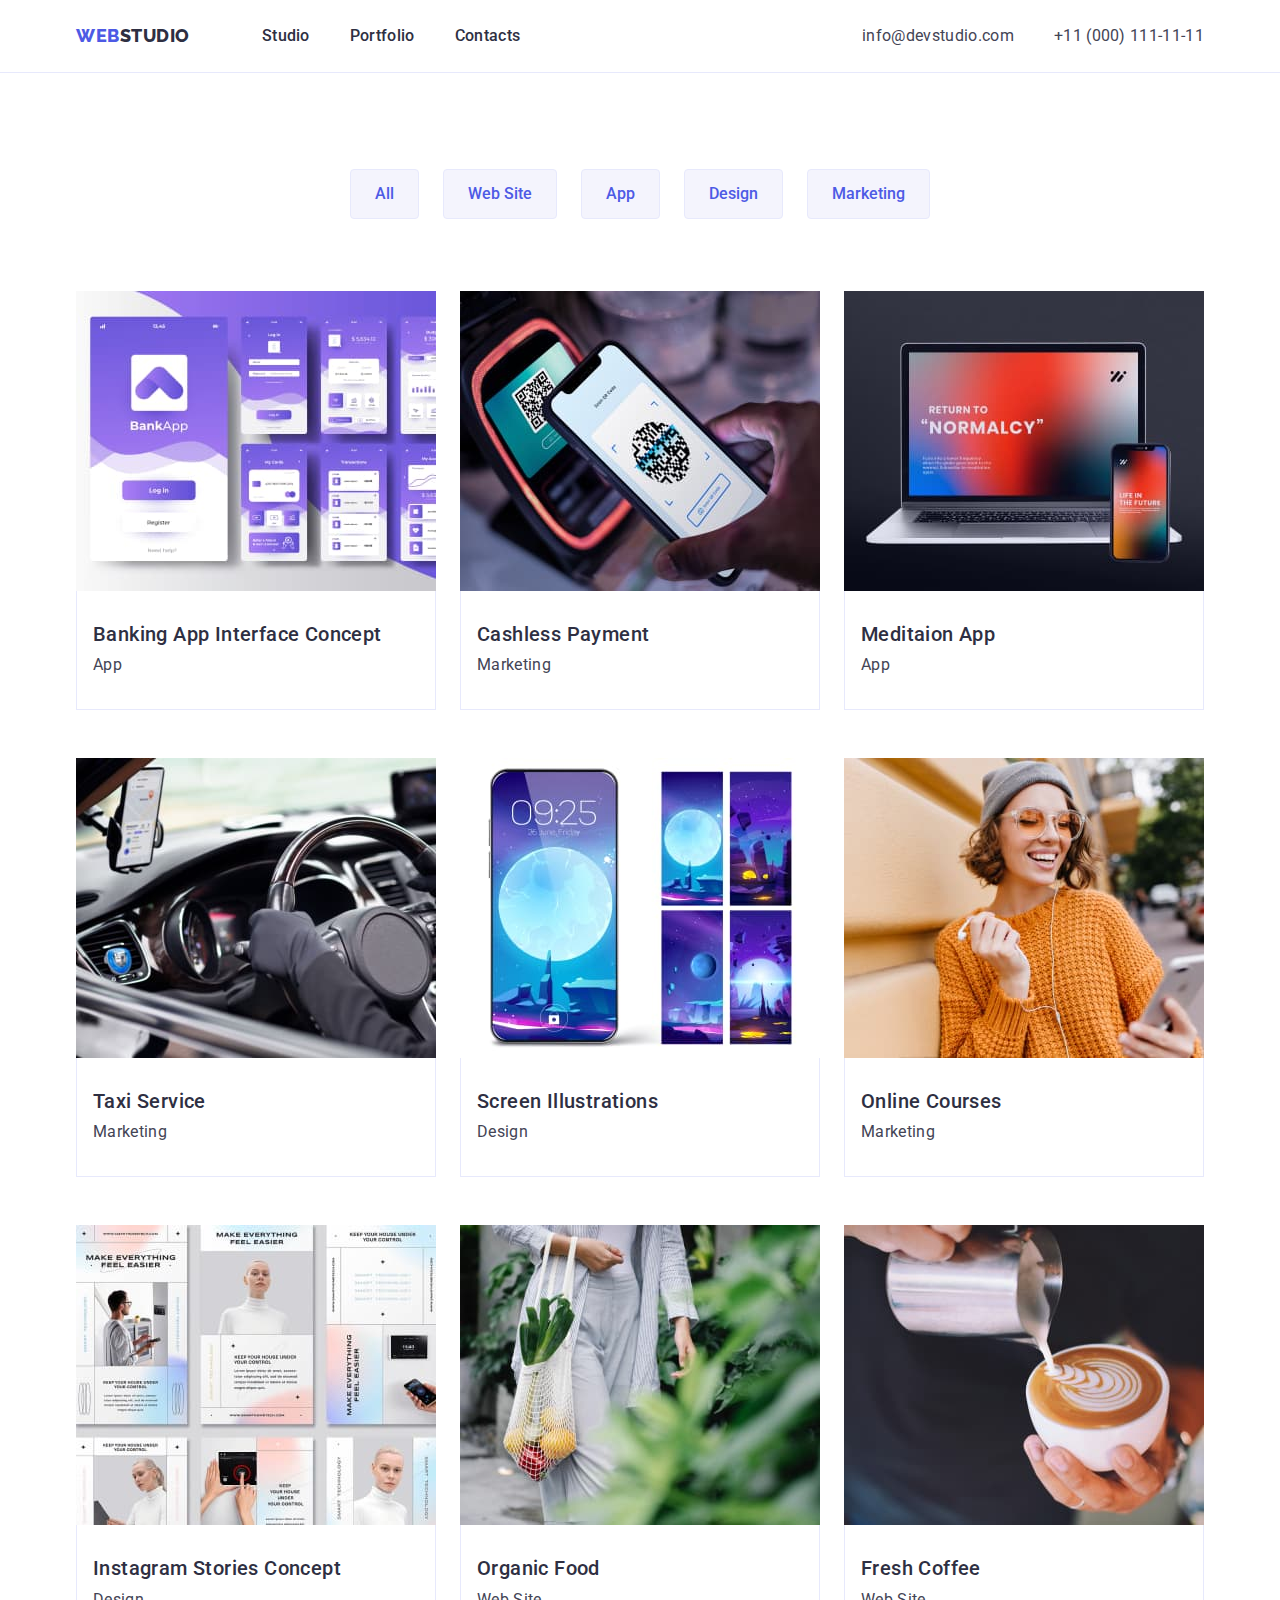
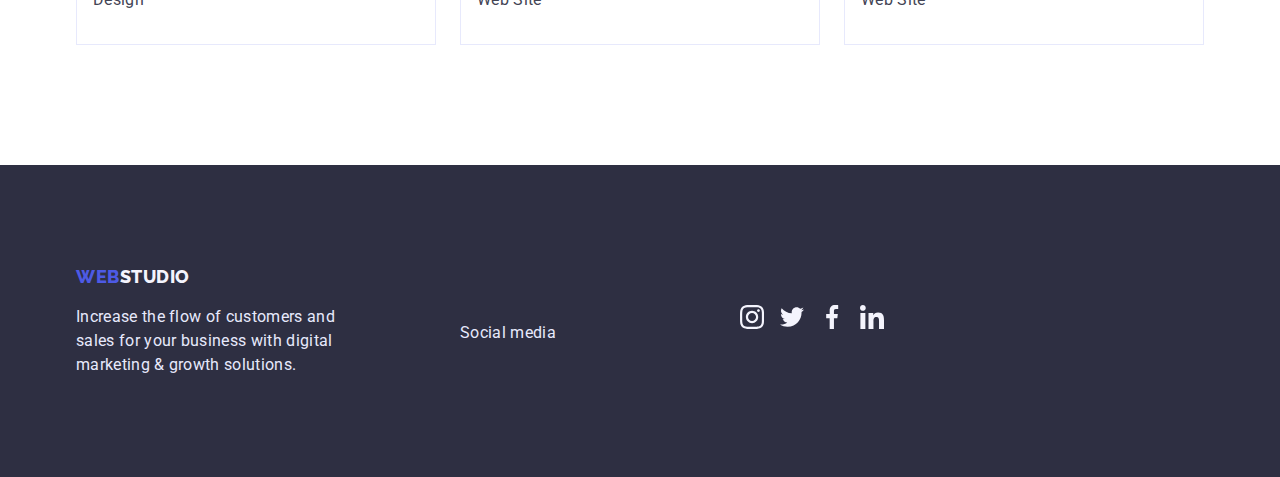
==== portfolio.html @ 179d937f "new" ====
<!DOCTYPE html>
<html lang="en">

<head>
    <meta charset="UTF-8">
    <title>index</title>
    <meta http-equiv="X-UA-Compatible" content="IE=edge">
    <link rel="preconnect" href="https://fonts.gstatic.com">
    <link rel="preconnect" href="https://fonts.googleapis.com">
    <link rel="preconnect" href="https://fonts.gstatic.com" crossorigin>
    <link href="https://fonts.googleapis.com/css2?family=Raleway:wght@800&family=Roboto:wght@400;500;700&display=swap" rel="stylesheet">
    <link rel="stylesheet" href="node_modules/modern-normalize/modern-normalize.css">
    <link href="./css/styles.css" rel="stylesheet">
</head>

<header class="header">
    <div class="container">
        <div class="header-wrap">
            <a class="header-logo" href="index.html">
                <span class="header-text-web">WEB</span>STUDIO
            </a>
            <nav class="header-main-block">
                <ul class="menu-list">
                    <li class="header-element"><a class="header-menu" href="index.html">Studio</a></li>
                    <li class="header-element"><a class="header-menu" href="portfolio.html">Portfolio</a></li>
                    <li class="header-element"><a class="header-menu" href="/">Contacts</a></li>
                </ul>
            </nav>
            <ul class="contacts-list">
                <li><a class="contacts" href="mailto:info@devstudio.com">info@devstudio.com</a></li>
                <li><a class="contacts" href="tel:+110001111111">+11 (000) 111-11-11</a></li>
            </ul>
        </div>
    </div>
</header>

<main>
    <section class="section-portfolio">
        <div class="container">
            <h1 class="visually-hidden">Portfolio</h1>
            <ul class="portfolio-list">
                <li class="button-item"><button class="button-filter" type="button">All</button></li>
                <li class="button-item"><button class="button-filter" type="button">Web Site</button></li>
                <li class="button-item"><button class="button-filter" type="button">App</button></li>
                <li class="button-item"><button class="button-filter" type="button">Design</button></li>
                <li class="button-item"><button class="button-filter" type="button">Marketing</button></li>
            </ul>

            <ul class="portfolio-item">
                <li class="portfloio-photo">
                    <a href="/">
                        <img src="./images/bankapp.jpg" alt="Banking App Interface Concept" width="360" height="300" />
                        <div class="portfolio-block">
                            <h3 class="portfolio-title">Banking App Interface Concept</h3>
                            <p class="portfolio-text">App</p>
                            </>
                    </a>
                </li>
                <li class="portfloio-photo">
                    <a href="/">
                        <img src="./images/qr-payment.jpg" alt="Cashless Payment" width="360" height="300" />
                        <div class="portfolio-block">
                            <h3 class="portfolio-title">Cashless Payment</h3>
                            <p class="portfolio-text">Marketing</p>
                        </div>
                    </a>
                </li>
                <li class="portfloio-photo">
                    <a href="/">
                        <img src="./images/notebook.jpg" alt="Meditaion App" width="360" height="300" />
                        <div class="portfolio-block">
                            <h3 class="portfolio-title">Meditaion App</h3>
                            <p class="portfolio-text">App</p>
                        </div>
                    </a>
                </li>
                <li class="portfloio-photo">
                    <a href="/">
                        <img src="./images/taxi.jpg" alt="Taxi Service" width="360" height="300" />
                        <div class="portfolio-block">
                            <h3 class="portfolio-title">Taxi Service</h3>
                            <p class="portfolio-text">Marketing</p>
                        </div>
                    </a>
                </li>
                <li class="portfloio-photo">
                    <a href="/">
                        <img src="./images/wallpapers.jpg" alt="Screen Illustrations" width="360" height="300" />
                        <div class="portfolio-block">
                            <h3 class="portfolio-title">Screen Illustrations</h3>
                            <p class="portfolio-text">Design</p>
                        </div>
                    </a>
                </li>
                <li class="portfloio-photo">
                    <a href="/">
                        <img src="./images/woman.jpg" alt="Online Courses" width="360" height="300" />
                        <div class="portfolio-block">
                            <h3 class="portfolio-title">Online Courses</h3>
                            <p class="portfolio-text">Marketing</p>
                        </div>
                    </a>
                </li>
                <li class="portfloio-photo">
                    <a href="/">
                        <img src="./images/instagram.jpg" alt="Instagram Stories Concept" width="360" height="300" />
                        <div class="portfolio-block">
                            <h3 class="portfolio-title">Instagram Stories Concept</h3>
                            <p class="portfolio-text">Design</p>
                        </div>
                    </a>
                </li>
                <li class="portfloio-photo">
                    <a href="/">
                        <img src="./images/organic-food.jpg" alt="Organic Food" width="360" height="300" />
                        <div class="portfolio-block">
                            <h3 class="portfolio-title">Organic Food</h3>
                            <p class="portfolio-text">Web Site</p>
                        </div>
                    </a>
                </li>
                <li class="portfolio-photo">
                    <a href="/">
                        <img src="./images/coffe.jpg" alt="Fresh Coffee" width="360" height="300" />
                        <div class="portfolio-block">
                            <h3 class="portfolio-title">Fresh Coffee</h3>
                            <p class="portfolio-text">Web Site</p>
                            <div/>
                    </a>
                </li>
            </ul>

            </div>
    </section>
</main>

<footer class="footer ">
    <div class="container ">
        <div class="socials">
            <a class="footer-logo " href="index.html ">
                <span class="footer-text-web ">WEB</span>STUDIO
            </a>
            <div class="soc">

                <p class="footer-text ">
                    Increase the flow of customers and sales for your business with digital marketing & growth solutions.
                </p>
                <div class="socialfooter-all">
                    <p class="footer-text">Social media</p>
                    <div class="social-footer ">
                        <svg class="socialicon-footer icon-instagram "><use xlink:href="./images/social-sprite.svg#icon-instagram "></use></svg>
                    </div>
                    <div class="social-footer ">
                        <svg class="socialicon-footer icon-twitter "><use xlink:href="./images/social-sprite.svg#icon-twitter "></use></svg>
                    </div>
                    <div class="social-footer ">
                        <svg class="socialicon-footer icon-facebook "><use xlink:href="./images/social-sprite.svg#icon-facebook "></use></svg>
                    </div>
                    <div class="social-footer ">
                        <svg class="socialicon-footer icon-linkedin "><use xlink:href="./images/social-sprite.svg#icon-linkedin "></use></svg>
                    </div>
                    <div/>
                </div>
            </div>
        </div>
    </div>


</footer>
</body>

</html>
---- css/styles.css ----
/*! modern-normalize v1.1.0 | MIT License | https://github.com/sindresorhus/modern-normalize */


/*
Document
========
*/


/**
Use a better box model (opinionated).
*/

*,
::before,
::after {
    box-sizing: border-box;
}


/**
Use a more readable tab size (opinionated).
*/

html {
    -moz-tab-size: 4;
    tab-size: 4;
}


/**
1. Correct the line height in all browsers.
2. Prevent adjustments of font size after orientation changes in iOS.
*/

html {
    line-height: 1.15;
    /* 1 */
    -webkit-text-size-adjust: 100%;
    /* 2 */
}


/*
Sections
========
*/


/**
Remove the margin in all browsers.
*/

body {
    margin: 0;
}


/**
Improve consistency of default fonts in all browsers. (https://github.com/sindresorhus/modern-normalize/issues/3)
*/

body {
    font-family: system-ui, -apple-system, /* Firefox supports this but not yet `system-ui` */
    'Segoe UI', Roboto, Helvetica, Arial, sans-serif, 'Apple Color Emoji', 'Segoe UI Emoji';
}


/*
Grouping content
================
*/


/**
1. Add the correct height in Firefox.
2. Correct the inheritance of border color in Firefox. (https://bugzilla.mozilla.org/show_bug.cgi?id=190655)
*/

hr {
    height: 0;
    /* 1 */
    color: inherit;
    /* 2 */
}


/*
Text-level semantics
====================
*/


/**
Add the correct text decoration in Chrome, Edge, and Safari.
*/

abbr[title] {
    text-decoration: underline dotted;
}


/**
Add the correct font weight in Edge and Safari.
*/

b,
strong {
    font-weight: bolder;
}


/**
1. Improve consistency of default fonts in all browsers. (https://github.com/sindresorhus/modern-normalize/issues/3)
2. Correct the odd 'em' font sizing in all browsers.
*/

code,
kbd,
samp,
pre {
    font-family: ui-monospace, SFMono-Regular, Consolas, 'Liberation Mono', Menlo, monospace;
    /* 1 */
    font-size: 1em;
    /* 2 */
}


/**
Add the correct font size in all browsers.
*/

small {
    font-size: 80%;
}


/**
Prevent 'sub' and 'sup' elements from affecting the line height in all browsers.
*/

sub,
sup {
    font-size: 75%;
    line-height: 0;
    position: relative;
    vertical-align: baseline;
}

sub {
    bottom: -0.25em;
}

sup {
    top: -0.5em;
}


/*
Tabular data
============
*/


/**
1. Remove text indentation from table contents in Chrome and Safari. (https://bugs.chromium.org/p/chromium/issues/detail?id=999088, https://bugs.webkit.org/show_bug.cgi?id=201297)
2. Correct table border color inheritance in all Chrome and Safari. (https://bugs.chromium.org/p/chromium/issues/detail?id=935729, https://bugs.webkit.org/show_bug.cgi?id=195016)
*/

table {
    text-indent: 0;
    /* 1 */
    border-color: inherit;
    /* 2 */
}


/*
Forms
=====
*/


/**
1. Change the font styles in all browsers.
2. Remove the margin in Firefox and Safari.
*/

button,
input,
optgroup,
select,
textarea {
    font-family: inherit;
    /* 1 */
    font-size: 100%;
    /* 1 */
    line-height: 1.15;
    /* 1 */
    margin: 0;
    /* 2 */
}


/**
Remove the inheritance of text transform in Edge and Firefox.
1. Remove the inheritance of text transform in Firefox.
*/

button,
select {
    /* 1 */
    text-transform: none;
}


/**
Correct the inability to style clickable types in iOS and Safari.
*/

button,
[type='button'],
[type='reset'],
[type='submit'] {
    -webkit-appearance: button;
}


/**
Remove the inner border and padding in Firefox.
*/

::-moz-focus-inner {
    border-style: none;
    padding: 0;
}


/**
Restore the focus styles unset by the previous rule.
*/

:-moz-focusring {
    outline: 1px dotted ButtonText;
}


/**
Remove the additional ':invalid' styles in Firefox.
See: https://github.com/mozilla/gecko-dev/blob/2f9eacd9d3d995c937b4251a5557d95d494c9be1/layout/style/res/forms.css#L728-L737
*/

:-moz-ui-invalid {
    box-shadow: none;
}


/**
Remove the padding so developers are not caught out when they zero out 'fieldset' elements in all browsers.
*/

legend {
    padding: 0;
}


/**
Add the correct vertical alignment in Chrome and Firefox.
*/

progress {
    vertical-align: baseline;
}


/**
Correct the cursor style of increment and decrement buttons in Safari.
*/

::-webkit-inner-spin-button,
::-webkit-outer-spin-button {
    height: auto;
}


/**
1. Correct the odd appearance in Chrome and Safari.
2. Correct the outline style in Safari.
*/

[type='search'] {
    -webkit-appearance: textfield;
    /* 1 */
    outline-offset: -2px;
    /* 2 */
}


/**
Remove the inner padding in Chrome and Safari on macOS.
*/

::-webkit-search-decoration {
    -webkit-appearance: none;
}


/**
1. Correct the inability to style clickable types in iOS and Safari.
2. Change font properties to 'inherit' in Safari.
*/

::-webkit-file-upload-button {
    -webkit-appearance: button;
    /* 1 */
    font: inherit;
    /* 2 */
}


/*
Interactive
===========
*/


/*
Add the correct display in Chrome and Safari.
*/

summary {
    display: list-item;
}


/* ========================================================================== */

:root {
    --border-color: #F4F4FD;
    --dark: #2E2F42;
    --blue: #4D5AE5;
    --white: #FFFFFF;
    --darkblue-hover: #404BBF;
    --grey: #434455;
    --light-grey: #E7E9FC;
    --border: #8E8F99;
}

img {
    display: block;
    max-width: 100%;
    height: auto;
}

ul,
ol {
    margin: 0;
}

li {
    list-style-type: none;
    /* Убираем маркеры */
}

ul {
    padding-left: 0;
    /* Сдвигаем список влево */
}

a,
a:visited,
a:link {
    text-decoration: none;
}

.section {
    padding: 120px 0;
    text-align: center
}

.section-hero {
    padding-top: 120px;
    text-align: center;
}

.section-portfolio {
    padding-top: 96px;
    padding-bottom: 120px;
    text-align: center
}

body {
    font-family: 'Roboto', Sans-serif;
    background-color: var(--white);
    margin: 0;
}

.container {
    max-width: 1158px;
    padding: 0 15px;
    margin: 0 auto;
    box-sizing: border-box;
}

.header-logo {
    font-family: 'Raleway', Sans-serif;
    font-style: normal;
    font-weight: 800;
    font-size: 18px;
    line-height: 1.33;
    letter-spacing: 0.03em;
    text-transform: uppercase;
    color: var(--dark);
    margin-right: 72px;
}

.footer-logo {
    text-decoration: none;
    font-family: 'Raleway', Sans-serif;
    font-style: normal;
    font-weight: 800;
    font-size: 18px;
    line-height: 1.33;
    letter-spacing: 0.03em;
    text-transform: uppercase;
    color: var(--border-color);
    margin-bottom: 16px;
}

.header-text-web,
.footer-text-web {
    color: var(--blue);
}

.header-menu {
    color: var(--dark);
    letter-spacing: 0.02em;
    font-weight: 500;
    font-size: 16px;
    line-height: 1.5;
    font-family: 'Roboto', Sans-serif;
    padding-top: 24px;
    padding-bottom: 24px;
    display: block;
}

.menu-list {
    display: flex;
    gap: 40px;
}

.header-menu:hover,
.header-menu:focus {
    color: var(--darkblue-hover);
}

.contacts-list {
    display: flex;
    flex-direction: row;
    gap: 40px;
    margin-left: auto;
}

.contacts {
    letter-spacing: 0.02em;
    /* SLATE */
    color: var(--grey);
    font-weight: 400;
    font-size: 16px;
    line-height: 1.5;
    display: block;
    padding-top: 24px;
    padding-bottom: 24px;
}

.contacts:hover,
.contacts:focus {
    color: var(--darkblue-hover);
}

.footer-text {
    /* Body */
    font-weight: 400;
    font-size: 16px;
    line-height: 1.5;
    letter-spacing: 0.02em;
    color: var(--light-grey);
    margin-top: 16px;
    margin-bottom: 0;
    width: 264px;
    text-align: left;
}

.footer {
    background: var(--dark);
    padding-top: 100px;
    padding-bottom: 100px;
}

.hero {
    font-weight: 700;
    font-size: 56px;
    line-height: 1.07;
    color: var(--white);
    width: 494px;
    margin: 0 auto;
    text-align: center;
}

.hero-background {
    /* background: var(--dark); */
    position: relative;
    margin: 0 auto;
    padding-top: 188px;
    padding-bottom: 188px;
    text-align: center;
    background-image: url(../images/people-office.jpg);
    background-size: cover;
    /* background: rgba(46, 47, 66, 0.7); */
}

.hero-background::after {
    content: '';
    display: block;
    width: 100%;
    height: 100%;
    position: absolute;
    top: 0;
    left: 0;
    right: 0;
    bottom: 0;
    background-color: rgba(46, 47, 66, 0.7);
}

.hero-text {
    position: relative;
    z-index: 2;
}

.our-team {
    background: var(--border-color);
    padding-bottom: 110px;
}

.button-order {
    font-weight: 500;
    font-size: 16px;
    line-height: 1.2;
    letter-spacing: 0.04em;
    color: var(--white);
    background: var(--blue);
    cursor: pointer;
    font-family: 'Roboto', Sans-serif;
    padding: 16px 32px;
    border-radius: 4px;
    margin-top: 48px;
    box-shadow: 0px 4px 4px rgba(0, 0, 0, 0.15);
    border-width: 0;
}

.container-title {
    text-align: start;
    font-family: 'Roboto', Sans-serif;
    font-weight: 500;
    font-size: 20px;
    line-height: 1.11;
    letter-spacing: 0.02em;
    text-transform: capitalize;
    color: var(--dark);
    margin-bottom: 8px;
    margin-top: 8px;
}

.portfolio-title {
    text-align: start;
    font-family: 'Roboto', Sans-serif;
    font-weight: 500;
    font-size: 20px;
    line-height: 1.11;
    letter-spacing: 0.02em;
    text-transform: capitalize;
    color: var(--dark);
    margin-bottom: 8px;
    margin-top: 0;
}

.container-text {
    text-align: start;
    font-size: 16px;
    line-height: 1.5;
    letter-spacing: 0.02em;
    color: var(--grey);
    margin: 0;
}

.portfolio-text {
    text-align: start;
    font-size: 16px;
    line-height: 1.5;
    letter-spacing: 0.02em;
    color: var(--grey);
    margin: 0;
}

.container-item {
    width: calc((100% - 72px)/4);
}

.container-underhero {
    width: 264px;
    height: 112px;
    left: 0px;
    top: 0px;
    /* CLOUD */
    background: #F4F4FD;
    border-radius: 4px;
}

.button-order:hover {
    background: var(--darkblue-hover);
}

.section-text {
    font-family: 'Roboto', Sans-serif;
    font-style: normal;
    font-weight: 700;
    font-size: 36px;
    line-height: 1.11;
    text-align: center;
    letter-spacing: 0.02em;
    text-transform: capitalize;
    color: var(--dark);
    margin-bottom: 72px;
    margin-top: 0px;
}

.topic-text {
    font-family: 'Roboto', Sans-serif;
    font-weight: 700;
    font-size: 20px;
    line-height: 1.11;
    text-align: center;
    letter-spacing: 0.02em;
    text-transform: capitalize;
    color: var(--dark);
    margin-bottom: 8px;
    margin-top: 0;
}

.article {
    font-size: 16px;
    line-height: 1.5;
    letter-spacing: 0.02em;
    color: var(--grey);
    text-align: center;
    margin: 0;
}

.workers-block {
    padding: 32px 16px;
}

.button-filter {
    cursor: pointer;
    background: var(--border-color);
    border: 1px solid var(--light-grey);
    border-radius: 4px;
    color: var(--blue);
    font-weight: 500;
    font-size: 16px;
    line-height: 1.5;
    font-family: 'Roboto', Sans-serif;
    padding: 12px 24px;
}

.button-filter:hover,
.button-filter:active,
.button-filter:focus {
    background: var(--blue);
    color: var(--white);
    border-color: transparent;
}

.pic-shadow:hover {
    background: var(--blue);
    background-blend-mode: soft-light;
    mix-blend-mode: normal;
    letter-spacing: 0.02em;
    color: var(--border-color);
}

.pic-shadow {
    background: var(--border-color);
    background-blend-mode: soft-light;
    mix-blend-mode: normal;
    letter-spacing: 0.02em;
    color: var(--blue);
}

.portfolio-photo {
    background: var(--white);
    flex-basis: auto;
    width: calc((100% - 48px) / 3)
}

.portfolio-item {
    margin-bottom: 0;
    margin-top: 0;
    display: flex;
    flex-wrap: wrap;
    gap: 48px 24px;
}

.portfolio-block {
    padding-top: 32px;
    padding-bottom: 32px;
    padding-left: 16px;
    border-bottom: 1px solid var(--light-grey);
    border-left: 1px solid var(--light-grey);
    border-right: 1px solid var(--light-grey);
}

.photo-list {
    display: flex;
    flex-direction: row;
    margin-bottom: 120px;
    margin-left: 144px;
    margin-right: 144px;
}

.visually-hidden {
    position: absolute;
    white-space: nowrap;
    width: 1px;
    height: 1px;
    overflow: hidden;
    border: 0;
    padding: 0;
    clip: rect(0 0 0 0);
    clip-path: inset(50%);
    margin: -1px;
}

.workers-list {
    display: flex;
    flex-direction: row;
    gap: 24px;
}

.images-block {
    background-color: var(--white);
    box-shadow: 0px 1px 6px rgba(46, 47, 66, 0.08), 0px 1px 1px rgba(46, 47, 66, 0.16), 0px 2px 1px rgba(46, 47, 66, 0.08);
    border-radius: 0px 0px 4px 4px;
    width: calc((100% - 72px) /4);
}

.header {
    border-bottom: 1px solid var(--light-grey);
}

.header-wrap {
    display: flex;
    align-items: center;
}

.contacts {
    display: flex;
}

.photos {
    display: flex;
    gap: 24px;
    justify-content: center;
}

.photo {
    width: calc((100% - 48px) / 3);
    box-sizing: border-box;
}

.portfolio-list {
    display: flex;
    flex-direction: row;
    margin-bottom: 72px;
    justify-content: center;
    gap: 24px;
}

.container-achivments {
    display: flex;
    gap: 24px;
}

.social {
    display: flex;
    justify-content: center;
    align-items: center;
    background-color: var(--blue);
    width: 40px;
    height: 40px;
    border-radius: 50%;
}

.social-all {
    display: flex;
    gap: 24px;
    margin-top: 8px;
    flex-wrap: wrap;
}

.socialicon {
    width: 16px;
    height: 16px;
    fill: var(--white);
}

.socialicon-underhero {
    width: 64px;
    height: 64px;
    margin: 24px;
}

.socialicon-footer {
    width: 24px;
    height: 24px;
    fill: rgba(255, 255, 255, 0.1);
}

.socialfooter-all {
    display: flex;
    gap: 16px;
    margin-top: 16px;
}

.soc {
    display: flex;
    gap: 120px;
}

.section-costumers {
    padding-top: 130px;
    padding-bottom: 120px;
    text-align: center;
}

.section-text-costumers {
    margin: 0;
    font-family: 'Roboto', Sans-serif;
    font-style: normal;
    font-weight: 700;
    font-size: 36px;
    line-height: 1.11;
    text-align: center;
    letter-spacing: 0.02em;
    text-transform: capitalize;
    color: var(--dark);
    padding-bottom: 72px;
}

.box-footer {
    display: flex;
    gap: 24px;
    justify-content: center;
    /* width: calc((100% - 120px)/5); */
}

.box-element {
    box-sizing: border-box;
    left: 0%;
    right: 0%;
    top: 0%;
    bottom: 0%;
    border: 1px solid var(--border);
    border-radius: 4px;
    Width: 168px;
    Height: 88px;
    display: flex;
    justify-content: center;
    /*центрируем элемент по горизонтали */
    align-items: center;
    /* и вертикали */
    width: 168px;
    height: 88px;
    overflow: hidden;
    /* если элемент больше блока-родителя – обрезаем лишнее */
}

.img-box-element {}
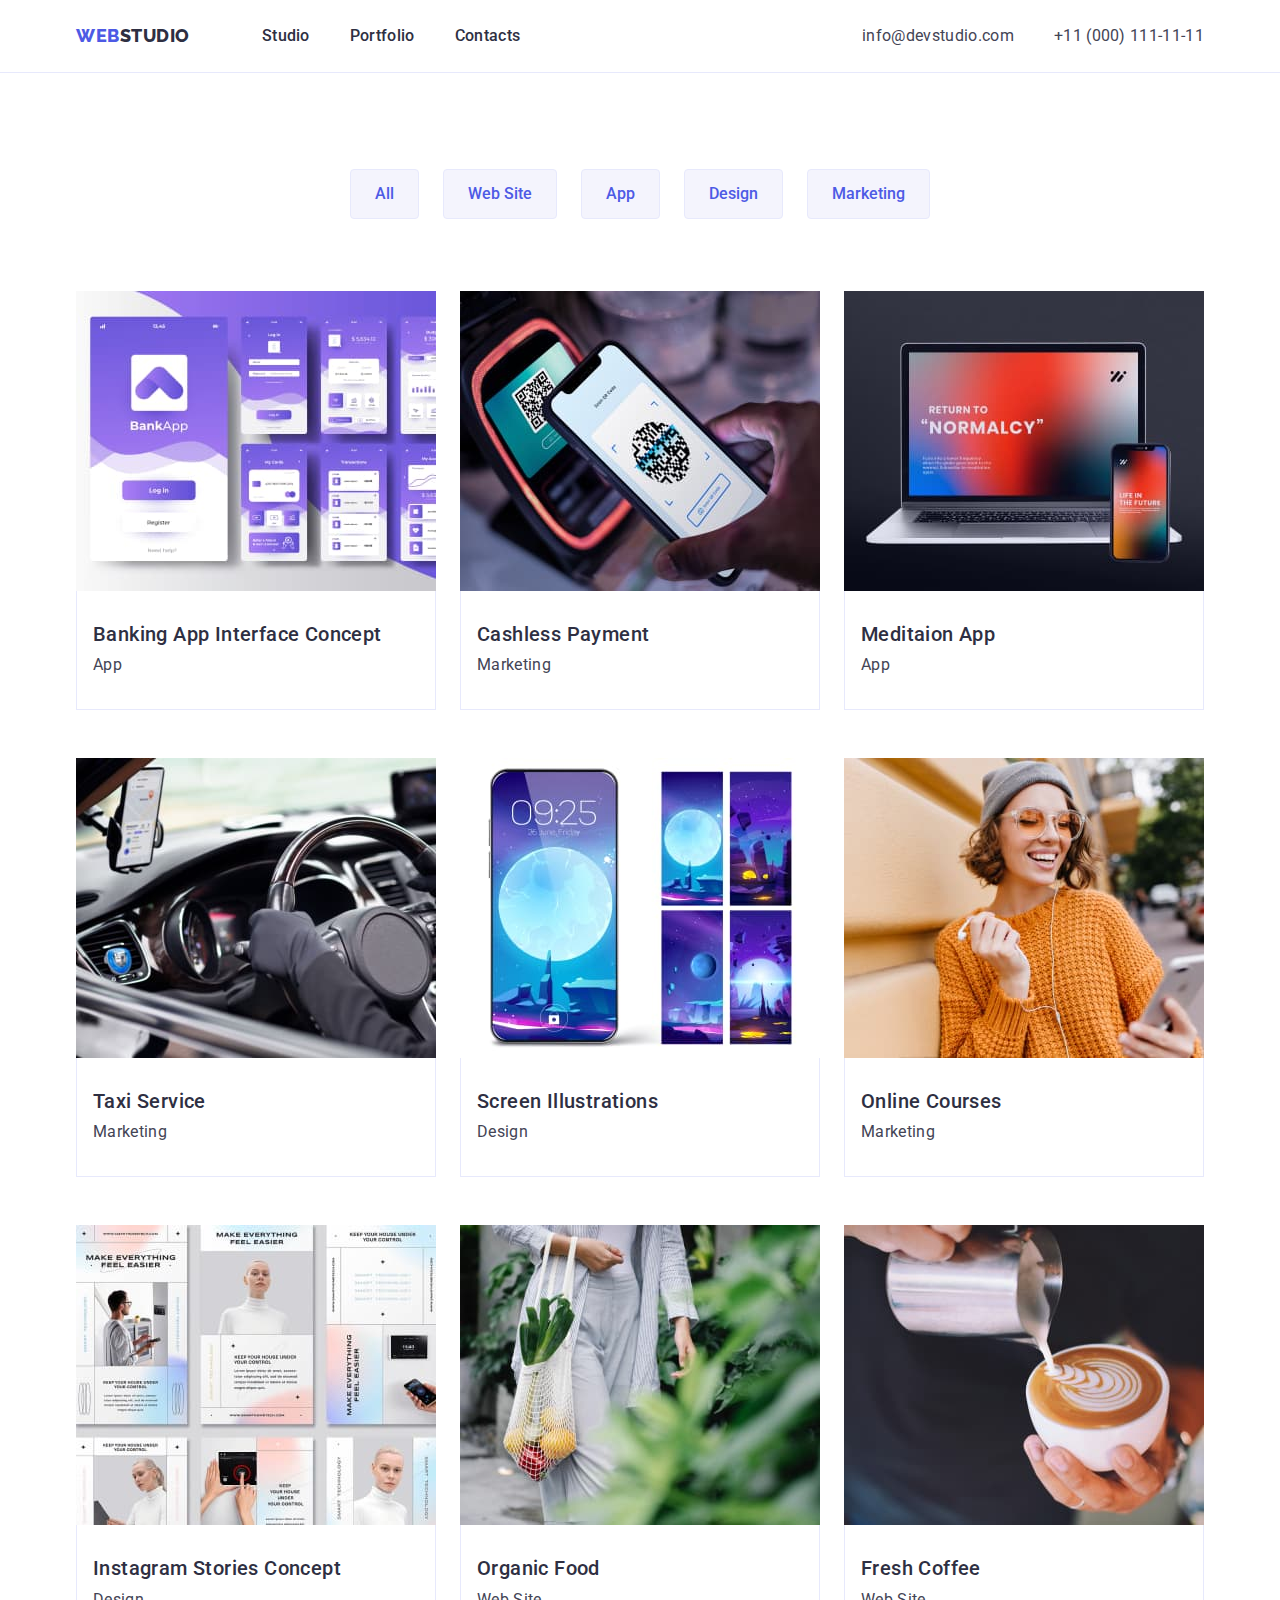
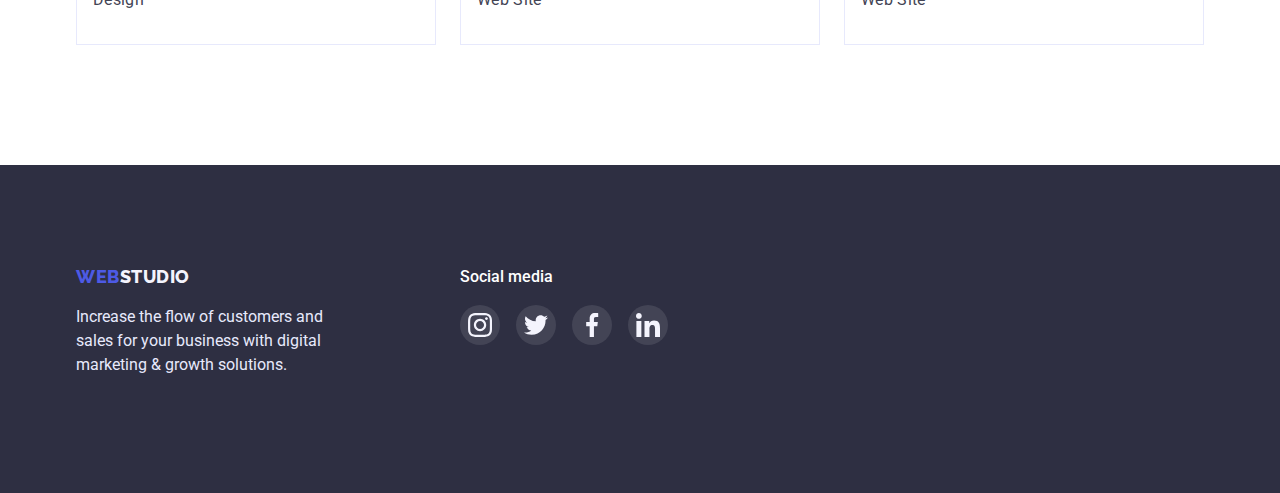
==== commit 68ab1e7e: "new" ====
--- a/portfolio.html
+++ b/portfolio.html
@@ -134,39 +134,34 @@
     </section>
 </main>
 
-<footer class="footer ">
-    <div class="container ">
+<footer class="footer">
+    <div class="container">
+
         <div class="socials">
-            <a class="footer-logo " href="index.html ">
-                <span class="footer-text-web ">WEB</span>STUDIO
-            </a>
-            <div class="soc">
+            <a class="footer-logo " href="index.html "><span class="footer-text-web ">WEB</span>STUDIO</a>
+            <p class="footer-text ">Increase the flow of customers and sales for your business with digital marketing & growth solutions.</p>
+        </div>
 
-                <p class="footer-text ">
-                    Increase the flow of customers and sales for your business with digital marketing & growth solutions.
-                </p>
-                <div class="socialfooter-all">
-                    <p class="footer-text">Social media</p>
-                    <div class="social-footer ">
-                        <svg class="socialicon-footer icon-instagram "><use xlink:href="./images/social-sprite.svg#icon-instagram "></use></svg>
-                    </div>
-                    <div class="social-footer ">
-                        <svg class="socialicon-footer icon-twitter "><use xlink:href="./images/social-sprite.svg#icon-twitter "></use></svg>
-                    </div>
-                    <div class="social-footer ">
-                        <svg class="socialicon-footer icon-facebook "><use xlink:href="./images/social-sprite.svg#icon-facebook "></use></svg>
-                    </div>
-                    <div class="social-footer ">
-                        <svg class="socialicon-footer icon-linkedin "><use xlink:href="./images/social-sprite.svg#icon-linkedin "></use></svg>
-                    </div>
-                    <div/>
-                </div>
-            </div>
+        <div class="soc">
+            <p class="sm-title">Social media</p>
+            <ul class="socialfooter-all">
+                <li class="social-footer">
+                    <a href="#" class="footer-soc-icon"> <svg class="socialicon-footer icon-instagram "><use xlink:href="./images/social-sprite.svg#icon-instagram "></use></svg></a>
+                </li>
+                <li class="social-footer">
+                    <a href="#" class="footer-soc-icon"> <svg class="socialicon-footer icon-twitter "><use xlink:href="./images/social-sprite.svg#icon-twitter "></use></svg></a>
+                </li>
+                <li class="social-footer">
+                    <a href="#" class="footer-soc-icon"> <svg class="socialicon-footer icon-facebook "><use xlink:href="./images/social-sprite.svg#icon-facebook "></use></svg></a>
+                </li>
+                <li class="social-footer">
+                    <a href="#" class="footer-soc-icon"><svg class="socialicon-footer icon-linkedin "><use xlink:href="./images/social-sprite.svg#icon-linkedin "></use></svg></a>
+                </li>
+            </ul>
         </div>
     </div>
+</footer>
 
-
-</footer>
 </body>
 
 </html>--- a/css/styles.css
+++ b/css/styles.css
@@ -425,6 +425,7 @@
     text-transform: uppercase;
     color: var(--border-color);
     margin-bottom: 16px;
+    display: block;
 }
 
 .header-text-web,
@@ -479,22 +480,47 @@
 }
 
 .footer-text {
-    /* Body */
+    font-style: normal;
     font-weight: 400;
     font-size: 16px;
     line-height: 1.5;
-    letter-spacing: 0.02em;
     color: var(--light-grey);
-    margin-top: 16px;
-    margin-bottom: 0;
-    width: 264px;
-    text-align: left;
+    max-width: 264px;
+}
+
+.footer-soc-icon {
+    display: flex;
+    align-items: center;
+    justify-content: center;
+}
+
+.social-footer {
+    display: flex;
+    justify-content: center;
+    align-items: center;
+    background-color: var(--grey);
+    width: 40px;
+    height: 40px;
+    border-radius: 50%;
+}
+
+.sm-title {
+    font-style: normal;
+    font-weight: 500;
+    font-size: 16px;
+    line-height: 1.5;
+    color: var(--white);
+    margin: 0;
 }
 
 .footer {
     background: var(--dark);
     padding-top: 100px;
     padding-bottom: 100px;
+}
+
+.footer>.container {
+    display: flex;
 }
 
 .hero {
@@ -507,34 +533,19 @@
     text-align: center;
 }
 
+.socials {
+    margin-right: 120px;
+}
+
 .hero-background {
-    /* background: var(--dark); */
+    background: linear-gradient(rgba(46, 47, 66, 0.7), rgba(46, 47, 66, 0.7)), url(../images/people-office.jpg);
     position: relative;
     margin: 0 auto;
     padding-top: 188px;
     padding-bottom: 188px;
     text-align: center;
-    background-image: url(../images/people-office.jpg);
     background-size: cover;
-    /* background: rgba(46, 47, 66, 0.7); */
-}
-
-.hero-background::after {
-    content: '';
-    display: block;
-    width: 100%;
-    height: 100%;
-    position: absolute;
-    top: 0;
-    left: 0;
-    right: 0;
-    bottom: 0;
-    background-color: rgba(46, 47, 66, 0.7);
-}
-
-.hero-text {
-    position: relative;
-    z-index: 2;
+    max-width: 1440px;
 }
 
 .our-team {
@@ -602,18 +613,24 @@
     margin: 0;
 }
 
-.container-item {
+.container-underhero {
     width: calc((100% - 72px)/4);
-}
-
-.container-underhero {
+    flex-direction: column;
+    align-items: flex-start;
+    padding: 0px;
     width: 264px;
-    height: 112px;
-    left: 0px;
-    top: 0px;
-    /* CLOUD */
-    background: #F4F4FD;
+    height: 224px;
+}
+
+.underhero-icon {
+    max-width: 264px;
+    max-height: 112px;
+    background-color: var(--border-color);
     border-radius: 4px;
+    display: flex;
+    align-items: center;
+    justify-content: center;
+    padding: 24px 0;
 }
 
 .button-order:hover {
@@ -817,24 +834,18 @@
 .socialicon-underhero {
     width: 64px;
     height: 64px;
-    margin: 24px;
 }
 
 .socialicon-footer {
     width: 24px;
     height: 24px;
-    fill: rgba(255, 255, 255, 0.1);
+    fill: var(--grey);
 }
 
 .socialfooter-all {
     display: flex;
     gap: 16px;
     margin-top: 16px;
-}
-
-.soc {
-    display: flex;
-    gap: 120px;
 }
 
 .section-costumers {
@@ -854,7 +865,7 @@
     letter-spacing: 0.02em;
     text-transform: capitalize;
     color: var(--dark);
-    padding-bottom: 72px;
+    margin-bottom: 72px;
 }
 
 .box-footer {
@@ -885,4 +896,7 @@
     /* если элемент больше блока-родителя – обрезаем лишнее */
 }
 
-.img-box-element {}+.icon {
+    width: 104px;
+    height: 56px;
+}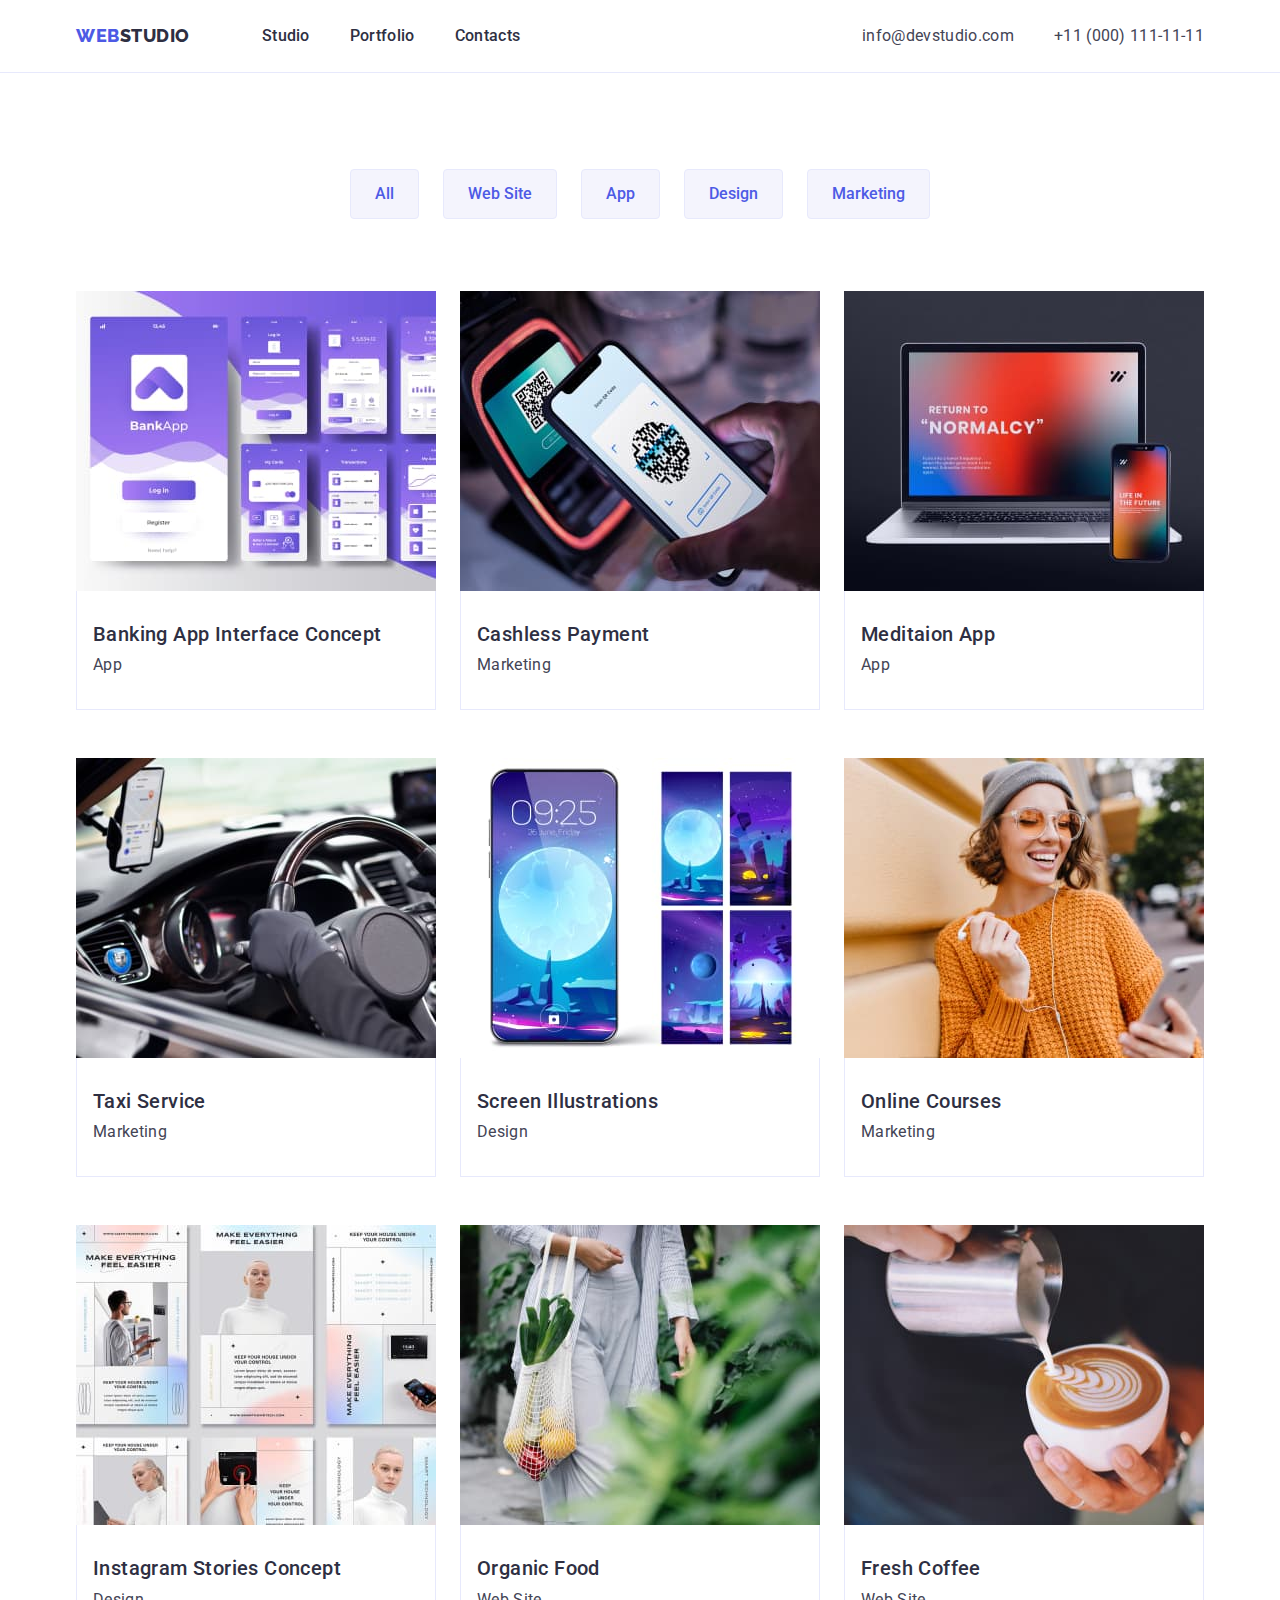
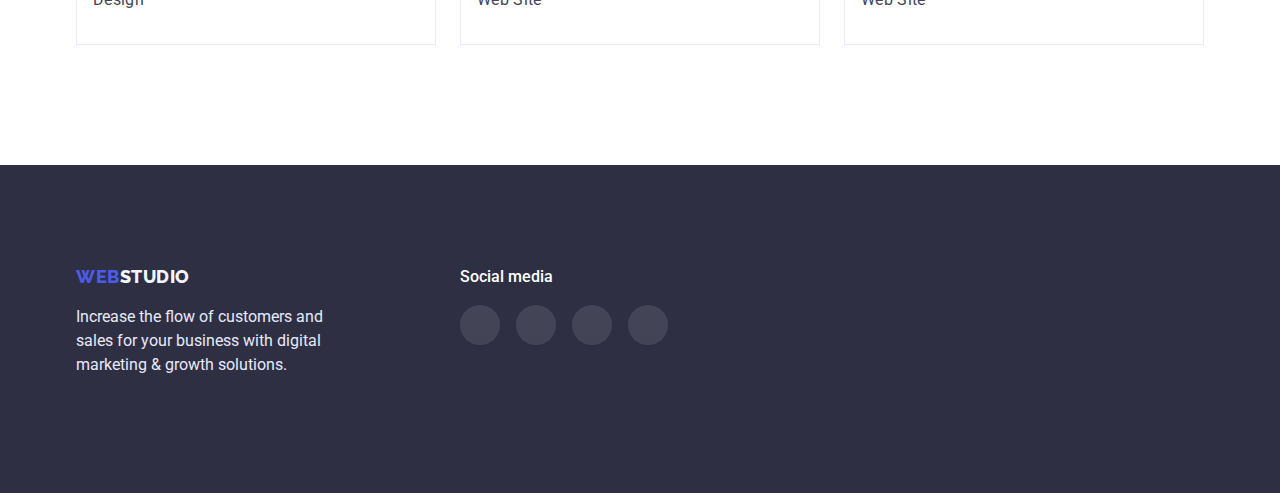
==== commit bab898a0: "new" ====
--- a/portfolio.html
+++ b/portfolio.html
@@ -1,5 +1,5 @@
 <!DOCTYPE html>
-<html lang="en">
+<html>
 
 <head>
     <meta charset="UTF-8">
@@ -146,16 +146,16 @@
             <p class="sm-title">Social media</p>
             <ul class="socialfooter-all">
                 <li class="social-footer">
-                    <a href="#" class="footer-soc-icon"> <svg class="socialicon-footer icon-instagram "><use xlink:href="./images/social-sprite.svg#icon-instagram "></use></svg></a>
+                    <a href="#" class="footer-soc-icon"><svg class="socialicon-footer icon-instagram "><use xlink:href="./images/icons.svg#icon-instagram "></use></svg></a>
                 </li>
                 <li class="social-footer">
-                    <a href="#" class="footer-soc-icon"> <svg class="socialicon-footer icon-twitter "><use xlink:href="./images/social-sprite.svg#icon-twitter "></use></svg></a>
+                    <a href="#" class="footer-soc-icon"><svg class="socialicon-footer icon-twitter "><use xlink:href="./images/icons.svg#icon-twitter "></use></svg></a>
                 </li>
                 <li class="social-footer">
-                    <a href="#" class="footer-soc-icon"> <svg class="socialicon-footer icon-facebook "><use xlink:href="./images/social-sprite.svg#icon-facebook "></use></svg></a>
+                    <a href="#" class="footer-soc-icon"><svg class="socialicon-footer icon-facebook "><use xlink:href="./images/icons.svg#icon-facebook "></use></svg></a>
                 </li>
                 <li class="social-footer">
-                    <a href="#" class="footer-soc-icon"><svg class="socialicon-footer icon-linkedin "><use xlink:href="./images/social-sprite.svg#icon-linkedin "></use></svg></a>
+                    <a href="#" class="footer-soc-icon"><svg class="socialicon-footer icon-linkedin "><use xlink:href="./images/icons.svg#icon-linkedin "></use></svg></a>
                 </li>
             </ul>
         </div>
--- a/css/styles.css
+++ b/css/styles.css
@@ -344,6 +344,7 @@
     --grey: #434455;
     --light-grey: #E7E9FC;
     --border: #8E8F99;
+    --green: #31D0AA;
 }
 
 img {
@@ -445,14 +446,13 @@
     display: block;
 }
 
+.header-element.current {
+    color: var(--darkblue-hover);
+}
+
 .menu-list {
     display: flex;
     gap: 40px;
-}
-
-.header-menu:hover,
-.header-menu:focus {
-    color: var(--darkblue-hover);
 }
 
 .contacts-list {
@@ -475,7 +475,9 @@
 }
 
 .contacts:hover,
-.contacts:focus {
+.contacts:focus,
+.header-menu:hover,
+.header-menu:focus {
     color: var(--darkblue-hover);
 }
 
@@ -492,16 +494,16 @@
     display: flex;
     align-items: center;
     justify-content: center;
-}
-
-.social-footer {
-    display: flex;
-    justify-content: center;
-    align-items: center;
     background-color: var(--grey);
     width: 40px;
     height: 40px;
     border-radius: 50%;
+}
+
+.social-footer {
+    display: flex;
+    justify-content: center;
+    align-items: center;
 }
 
 .sm-title {
@@ -545,6 +547,7 @@
     padding-bottom: 188px;
     text-align: center;
     background-size: cover;
+    background-position: center;
     max-width: 1440px;
 }
 
@@ -623,17 +626,16 @@
 }
 
 .underhero-icon {
-    max-width: 264px;
-    max-height: 112px;
+    height: 112px;
     background-color: var(--border-color);
     border-radius: 4px;
     display: flex;
     align-items: center;
     justify-content: center;
-    padding: 24px 0;
-}
-
-.button-order:hover {
+}
+
+.button-order:hover,
+.button-order:focus {
     background: var(--darkblue-hover);
 }
 
@@ -698,22 +700,6 @@
     border-color: transparent;
 }
 
-.pic-shadow:hover {
-    background: var(--blue);
-    background-blend-mode: soft-light;
-    mix-blend-mode: normal;
-    letter-spacing: 0.02em;
-    color: var(--border-color);
-}
-
-.pic-shadow {
-    background: var(--border-color);
-    background-blend-mode: soft-light;
-    mix-blend-mode: normal;
-    letter-spacing: 0.02em;
-    color: var(--blue);
-}
-
 .portfolio-photo {
     background: var(--white);
     flex-basis: auto;
@@ -818,6 +804,11 @@
     border-radius: 50%;
 }
 
+.social:hover,
+.social:focus {
+    background-color: var(--darkblue-hover);
+}
+
 .social-all {
     display: flex;
     gap: 24px;
@@ -834,12 +825,6 @@
 .socialicon-underhero {
     width: 64px;
     height: 64px;
-}
-
-.socialicon-footer {
-    width: 24px;
-    height: 24px;
-    fill: var(--grey);
 }
 
 .socialfooter-all {
@@ -877,26 +862,46 @@
 
 .box-element {
     box-sizing: border-box;
-    left: 0%;
-    right: 0%;
-    top: 0%;
-    bottom: 0%;
     border: 1px solid var(--border);
     border-radius: 4px;
-    Width: 168px;
-    Height: 88px;
     display: flex;
     justify-content: center;
-    /*центрируем элемент по горизонтали */
     align-items: center;
-    /* и вертикали */
     width: 168px;
     height: 88px;
-    overflow: hidden;
-    /* если элемент больше блока-родителя – обрезаем лишнее */
+    fill: var(--border);
+    background-color: #FFFFFF;
+}
+
+.box-element:hover,
+.box-element:focus {
+    fill: var(--darkblue-hover);
+    border-color: var(--darkblue-hover);
 }
 
 .icon {
     width: 104px;
     height: 56px;
+    fill: #31D0AA;
+}
+
+.icon:hover,
+.icon:focus {
+    fill: var(--darkblue-hover);
+}
+
+.svg-list {
+    color: aqua;
+    fill: aqua;
+}
+
+.socialicon-footer {
+    width: 24px;
+    height: 24px;
+    fill: var(--grey);
+}
+
+.footer-soc-icon:hover,
+.footer-soc-icon:focus {
+    background-color: var(--green);
 }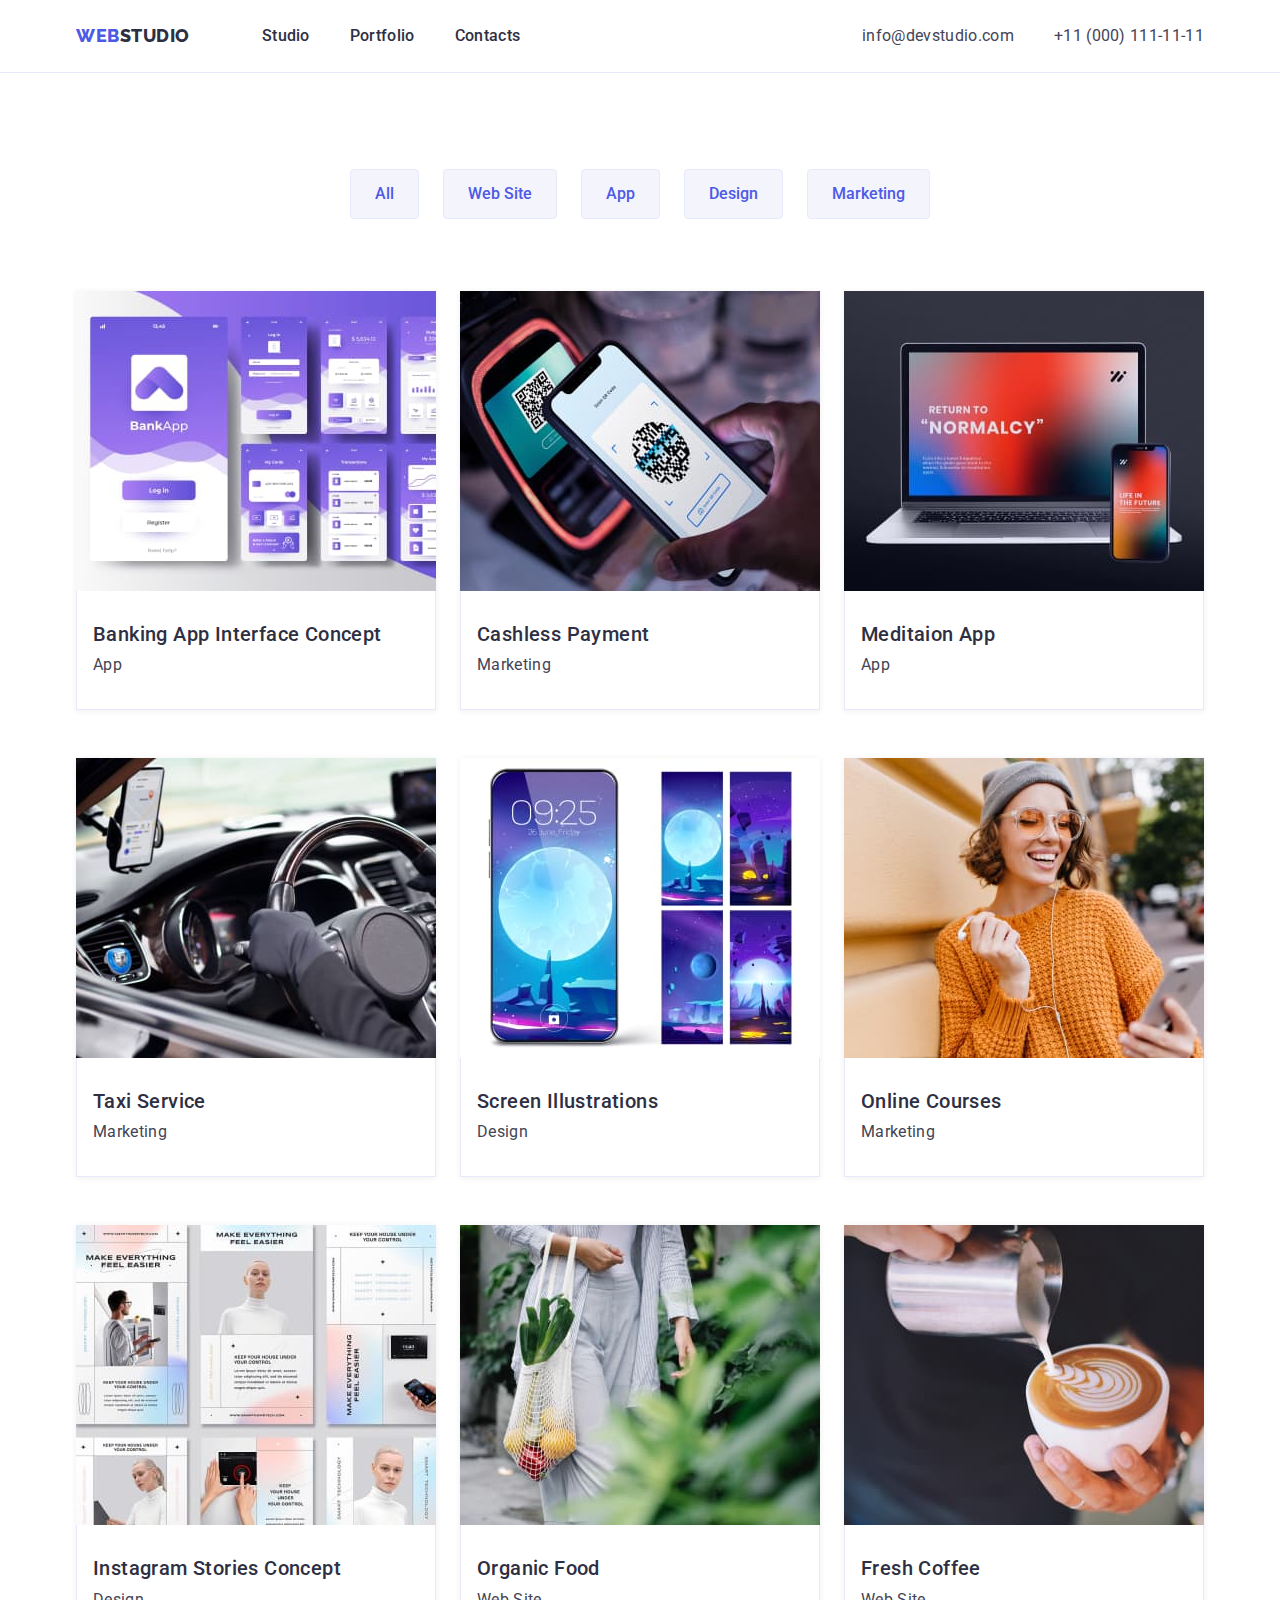
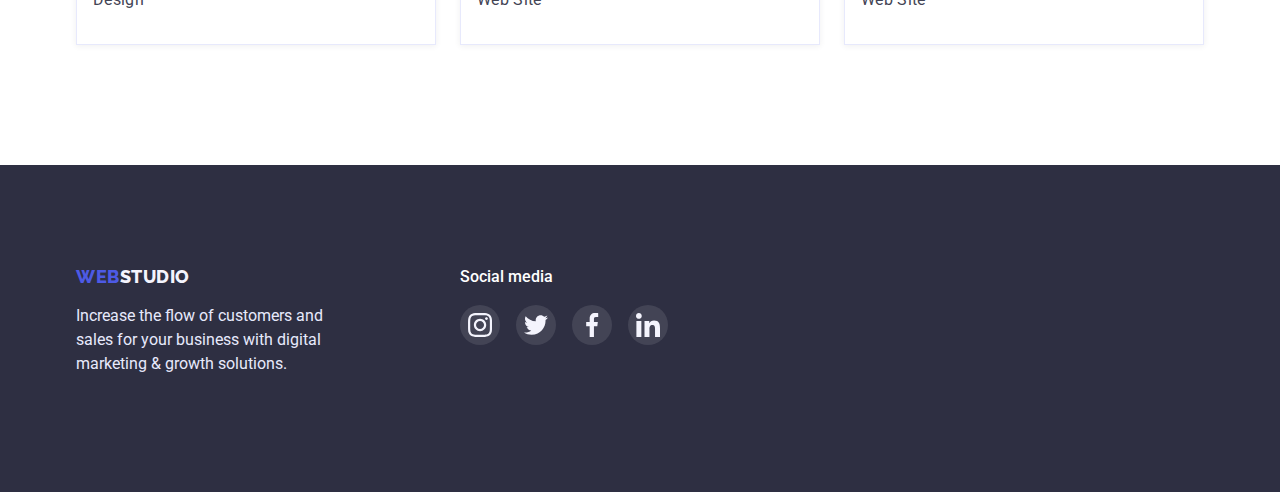
==== commit 37604ad9: "new" ====
--- a/portfolio.html
+++ b/portfolio.html
@@ -47,17 +47,17 @@
             </ul>
 
             <ul class="portfolio-item">
-                <li class="portfloio-photo">
-                    <a href="/">
+                <li class="portfolio-photo">
+                    <a class="portfolio-link" href="/">
                         <img src="./images/bankapp.jpg" alt="Banking App Interface Concept" width="360" height="300" />
                         <div class="portfolio-block">
                             <h3 class="portfolio-title">Banking App Interface Concept</h3>
                             <p class="portfolio-text">App</p>
-                            </>
+                        </div>
                     </a>
                 </li>
-                <li class="portfloio-photo">
-                    <a href="/">
+                <li class="portfolio-photo">
+                    <a class="portfolio-link" href="/">
                         <img src="./images/qr-payment.jpg" alt="Cashless Payment" width="360" height="300" />
                         <div class="portfolio-block">
                             <h3 class="portfolio-title">Cashless Payment</h3>
@@ -65,8 +65,8 @@
                         </div>
                     </a>
                 </li>
-                <li class="portfloio-photo">
-                    <a href="/">
+                <li class="portfolio-photo">
+                    <a class="portfolio-link" href="/">
                         <img src="./images/notebook.jpg" alt="Meditaion App" width="360" height="300" />
                         <div class="portfolio-block">
                             <h3 class="portfolio-title">Meditaion App</h3>
@@ -74,8 +74,8 @@
                         </div>
                     </a>
                 </li>
-                <li class="portfloio-photo">
-                    <a href="/">
+                <li class="portfolio-photo">
+                    <a class="portfolio-link" href="/">
                         <img src="./images/taxi.jpg" alt="Taxi Service" width="360" height="300" />
                         <div class="portfolio-block">
                             <h3 class="portfolio-title">Taxi Service</h3>
@@ -83,8 +83,8 @@
                         </div>
                     </a>
                 </li>
-                <li class="portfloio-photo">
-                    <a href="/">
+                <li class="portfolio-photo">
+                    <a class="portfolio-link" href="/">
                         <img src="./images/wallpapers.jpg" alt="Screen Illustrations" width="360" height="300" />
                         <div class="portfolio-block">
                             <h3 class="portfolio-title">Screen Illustrations</h3>
@@ -92,8 +92,8 @@
                         </div>
                     </a>
                 </li>
-                <li class="portfloio-photo">
-                    <a href="/">
+                <li class="portfolio-photo">
+                    <a class="portfolio-link" href="/">
                         <img src="./images/woman.jpg" alt="Online Courses" width="360" height="300" />
                         <div class="portfolio-block">
                             <h3 class="portfolio-title">Online Courses</h3>
@@ -101,8 +101,8 @@
                         </div>
                     </a>
                 </li>
-                <li class="portfloio-photo">
-                    <a href="/">
+                <li class="portfolio-photo">
+                    <a class="portfolio-link" href="/">
                         <img src="./images/instagram.jpg" alt="Instagram Stories Concept" width="360" height="300" />
                         <div class="portfolio-block">
                             <h3 class="portfolio-title">Instagram Stories Concept</h3>
@@ -110,8 +110,8 @@
                         </div>
                     </a>
                 </li>
-                <li class="portfloio-photo">
-                    <a href="/">
+                <li class="portfolio-photo">
+                    <a class="portfolio-link" href="/">
                         <img src="./images/organic-food.jpg" alt="Organic Food" width="360" height="300" />
                         <div class="portfolio-block">
                             <h3 class="portfolio-title">Organic Food</h3>
@@ -120,7 +120,7 @@
                     </a>
                 </li>
                 <li class="portfolio-photo">
-                    <a href="/">
+                    <a class="portfolio-link" href="/">
                         <img src="./images/coffe.jpg" alt="Fresh Coffee" width="360" height="300" />
                         <div class="portfolio-block">
                             <h3 class="portfolio-title">Fresh Coffee</h3>
--- a/css/styles.css
+++ b/css/styles.css
@@ -681,7 +681,7 @@
 
 .button-filter {
     cursor: pointer;
-    background: var(--border-color);
+    background-color: var(--border-color);
     border: 1px solid var(--light-grey);
     border-radius: 4px;
     color: var(--blue);
@@ -695,15 +695,23 @@
 .button-filter:hover,
 .button-filter:active,
 .button-filter:focus {
-    background: var(--blue);
+    background-color: var(--blue);
     color: var(--white);
     border-color: transparent;
+    box-shadow: 0px 4px 4px rgba(0, 0, 0, 0.15);
+    border-radius: 4px;
 }
 
 .portfolio-photo {
     background: var(--white);
     flex-basis: auto;
-    width: calc((100% - 48px) / 3)
+    width: calc((100% - 48px) / 3);
+    box-shadow: 0px 1px 6px rgb(46 47 66 / 8%);
+}
+
+.portfolio-photo:hover {
+    border: 0.5px solid #F4F4FD;
+    box-shadow: 0px 1px 6px rgba(46, 47, 66, 0.08), 0px 1px 1px rgba(46, 47, 66, 0.16), 0px 2px 1px rgba(46, 47, 66, 0.08);
 }
 
 .portfolio-item {
@@ -833,13 +841,13 @@
     margin-top: 16px;
 }
 
-.section-costumers {
+.section-customers {
     padding-top: 130px;
     padding-bottom: 120px;
     text-align: center;
 }
 
-.section-text-costumers {
+.section-text-customers {
     margin: 0;
     font-family: 'Roboto', Sans-serif;
     font-style: normal;
@@ -882,7 +890,6 @@
 .icon {
     width: 104px;
     height: 56px;
-    fill: #31D0AA;
 }
 
 .icon:hover,
@@ -890,10 +897,7 @@
     fill: var(--darkblue-hover);
 }
 
-.svg-list {
-    color: aqua;
-    fill: aqua;
-}
+.svg-list {}
 
 .socialicon-footer {
     width: 24px;
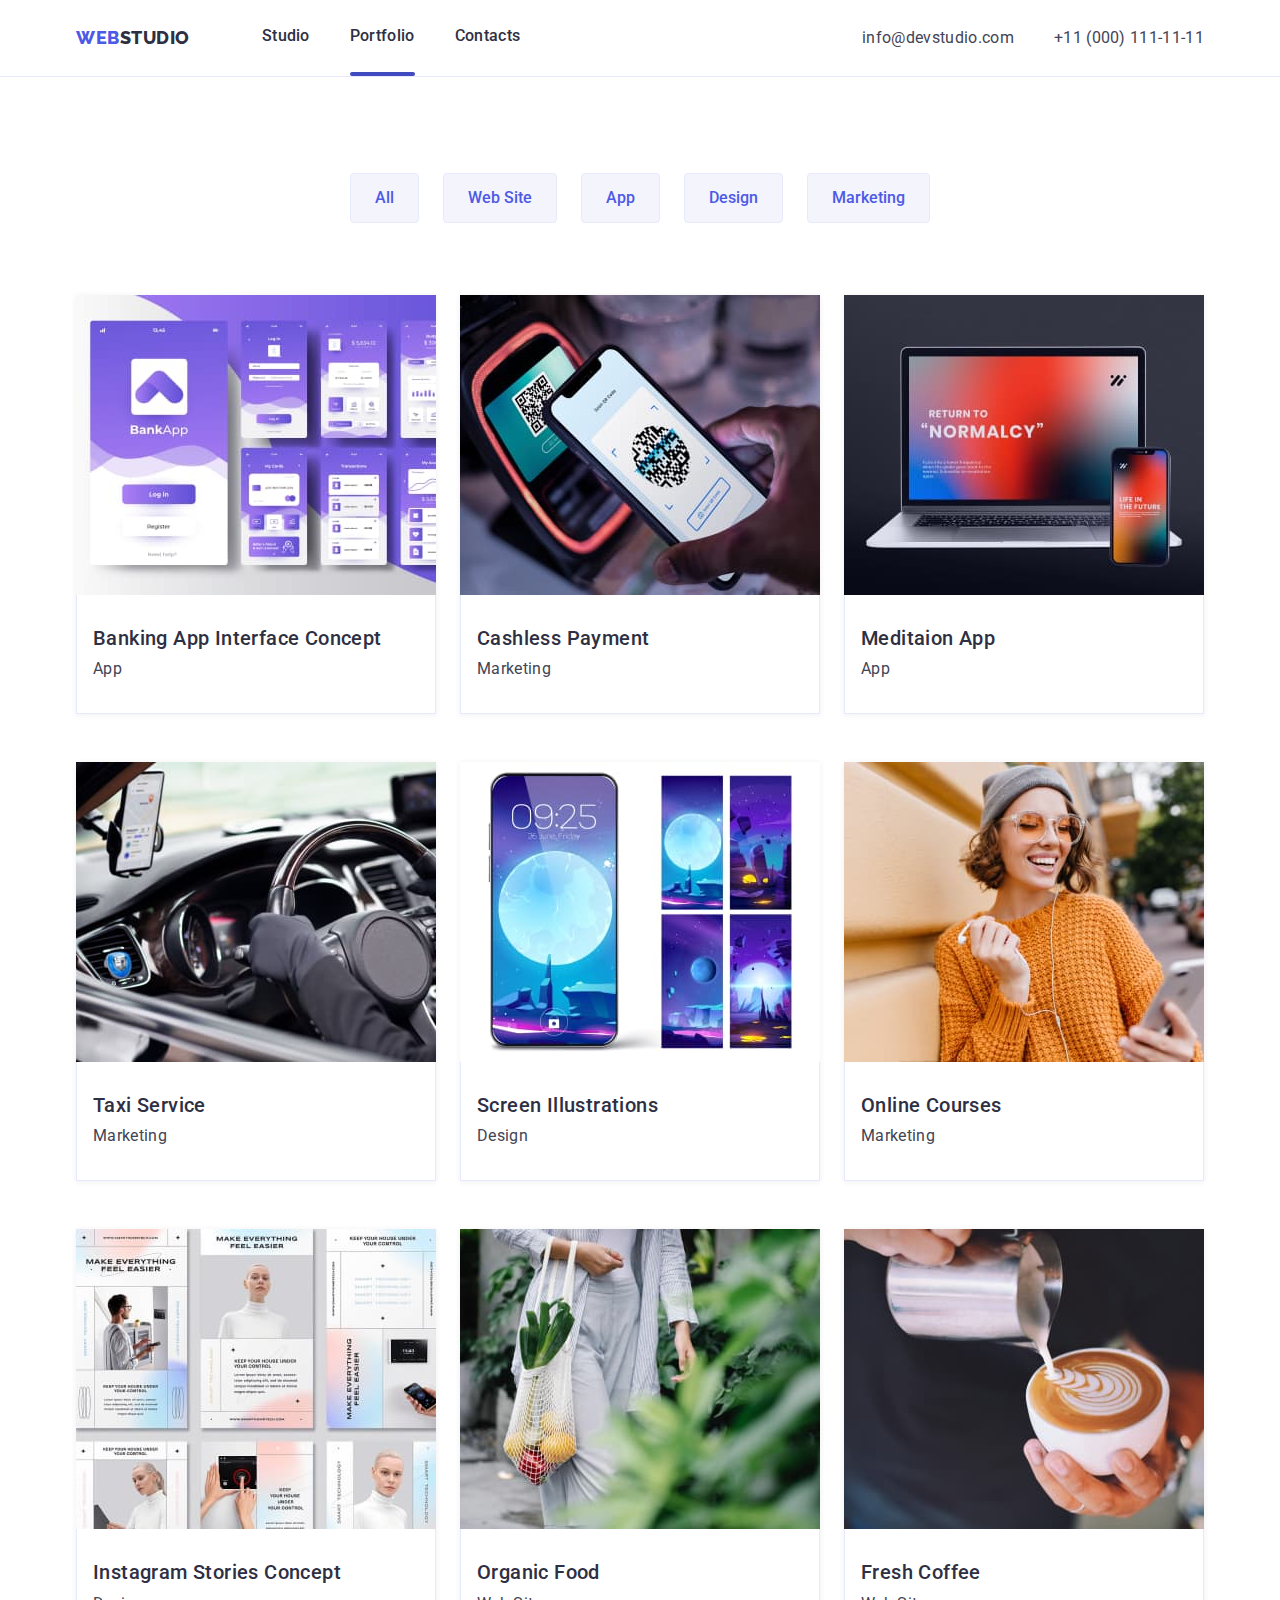
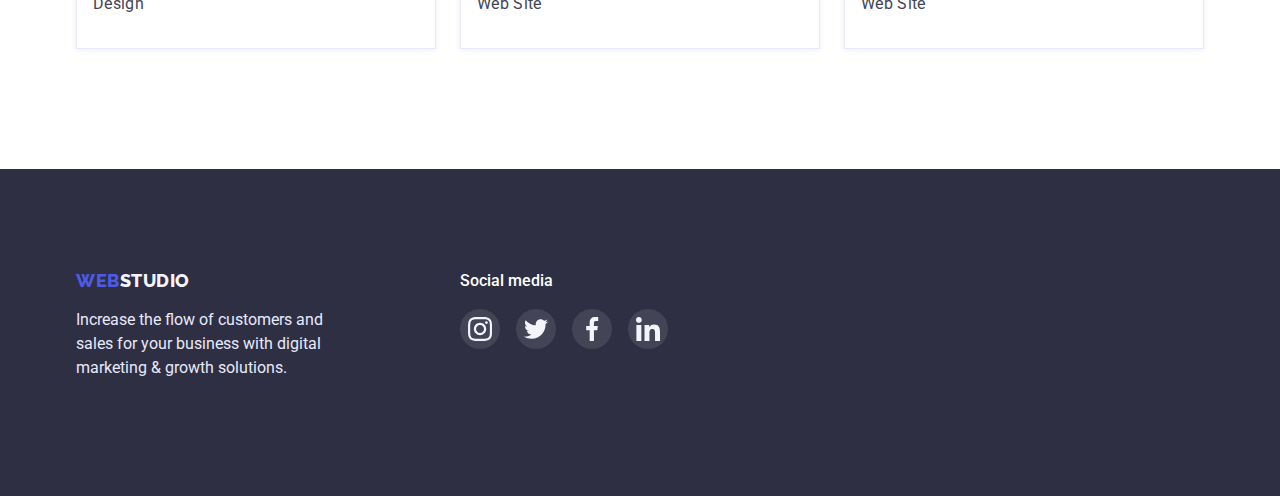
==== commit c0402933: "new" ====
--- a/portfolio.html
+++ b/portfolio.html
@@ -9,7 +9,7 @@
     <link rel="preconnect" href="https://fonts.googleapis.com">
     <link rel="preconnect" href="https://fonts.gstatic.com" crossorigin>
     <link href="https://fonts.googleapis.com/css2?family=Raleway:wght@800&family=Roboto:wght@400;500;700&display=swap" rel="stylesheet">
-    <link rel="stylesheet" href="node_modules/modern-normalize/modern-normalize.css">
+    <link rel="stylesheet" href="./css/modern-normalize.css">
     <link href="./css/styles.css" rel="stylesheet">
 </head>
 
@@ -21,9 +21,9 @@
             </a>
             <nav class="header-main-block">
                 <ul class="menu-list">
-                    <li class="header-element"><a class="header-menu" href="index.html">Studio</a></li>
-                    <li class="header-element"><a class="header-menu" href="portfolio.html">Portfolio</a></li>
-                    <li class="header-element"><a class="header-menu" href="/">Contacts</a></li>
+                    <li class="header-element"><a class="header-menu " href="index.html">Studio</a></li>
+                    <li class="header-element"><a class="header-menu current" href="portfolio.html">Portfolio</a></li>
+                    <li class="header-element"><a class="header-menu " href="/">Contacts</a></li>
                 </ul>
             </nav>
             <ul class="contacts-list">
@@ -48,8 +48,13 @@
 
             <ul class="portfolio-item">
                 <li class="portfolio-photo">
-                    <a class="portfolio-link" href="/">
-                        <img src="./images/bankapp.jpg" alt="Banking App Interface Concept" width="360" height="300" />
+                    <a href="#" class="portfolio-link">
+                        <div class="project-text-wrap">
+                            <img src="./images/bankapp.jpg" alt="Banking App Interface Concept" width="360" height="300" />
+                            <div class="project-text-box">
+                                <p class="project-text">14 Stylish and User-Friendly App Design Concepts · Task Manager App · Calorie Tracker App · Exotic Fruit Ecommerce App · Cloud Storage App</p>
+                            </div>
+                        </div>
                         <div class="portfolio-block">
                             <h3 class="portfolio-title">Banking App Interface Concept</h3>
                             <p class="portfolio-text">App</p>
@@ -57,8 +62,13 @@
                     </a>
                 </li>
                 <li class="portfolio-photo">
-                    <a class="portfolio-link" href="/">
-                        <img src="./images/qr-payment.jpg" alt="Cashless Payment" width="360" height="300" />
+                    <a href="#" class="portfolio-link">
+                        <div class="project-text-wrap">
+                            <img src="./images/qr-payment.jpg" alt="Cashless Payment" width="360" height="300" />
+                            <div class="project-text-box">
+                                <p class="project-text">14 Stylish and User-Friendly App Design Concepts · Task Manager App · Calorie Tracker App · Exotic Fruit Ecommerce App · Cloud Storage App</p>
+                            </div>
+                        </div>
                         <div class="portfolio-block">
                             <h3 class="portfolio-title">Cashless Payment</h3>
                             <p class="portfolio-text">Marketing</p>
@@ -66,8 +76,13 @@
                     </a>
                 </li>
                 <li class="portfolio-photo">
-                    <a class="portfolio-link" href="/">
-                        <img src="./images/notebook.jpg" alt="Meditaion App" width="360" height="300" />
+                    <a href="#" class="portfolio-link">
+                        <div class="project-text-wrap">
+                            <img src="./images/notebook.jpg" alt="Meditaion App" width="360" height="300" />
+                            <div class="project-text-box">
+                                <p class="project-text">14 Stylish and User-Friendly App Design Concepts · Task Manager App · Calorie Tracker App · Exotic Fruit Ecommerce App · Cloud Storage App</p>
+                            </div>
+                        </div>
                         <div class="portfolio-block">
                             <h3 class="portfolio-title">Meditaion App</h3>
                             <p class="portfolio-text">App</p>
@@ -75,8 +90,13 @@
                     </a>
                 </li>
                 <li class="portfolio-photo">
-                    <a class="portfolio-link" href="/">
-                        <img src="./images/taxi.jpg" alt="Taxi Service" width="360" height="300" />
+                    <a href="#" class="portfolio-link">
+                        <div class="project-text-wrap">
+                            <img src="./images/taxi.jpg" alt="Taxi Service" width="360" height="300" />
+                            <div class="project-text-box">
+                                <p class="project-text">14 Stylish and User-Friendly App Design Concepts · Task Manager App · Calorie Tracker App · Exotic Fruit Ecommerce App · Cloud Storage App</p>
+                            </div>
+                        </div>
                         <div class="portfolio-block">
                             <h3 class="portfolio-title">Taxi Service</h3>
                             <p class="portfolio-text">Marketing</p>
@@ -84,8 +104,13 @@
                     </a>
                 </li>
                 <li class="portfolio-photo">
-                    <a class="portfolio-link" href="/">
-                        <img src="./images/wallpapers.jpg" alt="Screen Illustrations" width="360" height="300" />
+                    <a href="#" class="portfolio-link">
+                        <div class="project-text-wrap">
+                            <img src="./images/wallpapers.jpg" alt="Screen Illustrations" width="360" height="300" />
+                            <div class="project-text-box">
+                                <p class="project-text">14 Stylish and User-Friendly App Design Concepts · Task Manager App · Calorie Tracker App · Exotic Fruit Ecommerce App · Cloud Storage App</p>
+                            </div>
+                        </div>
                         <div class="portfolio-block">
                             <h3 class="portfolio-title">Screen Illustrations</h3>
                             <p class="portfolio-text">Design</p>
@@ -93,8 +118,13 @@
                     </a>
                 </li>
                 <li class="portfolio-photo">
-                    <a class="portfolio-link" href="/">
-                        <img src="./images/woman.jpg" alt="Online Courses" width="360" height="300" />
+                    <a href="#" class="portfolio-link">
+                        <div class="project-text-wrap">
+                            <img src="./images/woman.jpg" alt="Online Courses" width="360" height="300" />
+                            <div class="project-text-box">
+                                <p class="project-text">14 Stylish and User-Friendly App Design Concepts · Task Manager App · Calorie Tracker App · Exotic Fruit Ecommerce App · Cloud Storage App</p>
+                            </div>
+                        </div>
                         <div class="portfolio-block">
                             <h3 class="portfolio-title">Online Courses</h3>
                             <p class="portfolio-text">Marketing</p>
@@ -102,8 +132,13 @@
                     </a>
                 </li>
                 <li class="portfolio-photo">
-                    <a class="portfolio-link" href="/">
-                        <img src="./images/instagram.jpg" alt="Instagram Stories Concept" width="360" height="300" />
+                    <a href="#" class="portfolio-link">
+                        <div class="project-text-wrap">
+                            <img src="./images/instagram.jpg" alt="Instagram Stories Concept" width="360" height="300" />
+                            <div class="project-text-box">
+                                <p class="project-text">14 Stylish and User-Friendly App Design Concepts · Task Manager App · Calorie Tracker App · Exotic Fruit Ecommerce App · Cloud Storage App</p>
+                            </div>
+                        </div>
                         <div class="portfolio-block">
                             <h3 class="portfolio-title">Instagram Stories Concept</h3>
                             <p class="portfolio-text">Design</p>
@@ -111,8 +146,13 @@
                     </a>
                 </li>
                 <li class="portfolio-photo">
-                    <a class="portfolio-link" href="/">
-                        <img src="./images/organic-food.jpg" alt="Organic Food" width="360" height="300" />
+                    <a href="#" class="portfolio-link">
+                        <div class="project-text-wrap">
+                            <img src="./images/organic-food.jpg" alt="Organic Food" width="360" height="300" />
+                            <div class="project-text-box">
+                                <p class="project-text">14 Stylish and User-Friendly App Design Concepts · Task Manager App · Calorie Tracker App · Exotic Fruit Ecommerce App · Cloud Storage App</p>
+                            </div>
+                        </div>
                         <div class="portfolio-block">
                             <h3 class="portfolio-title">Organic Food</h3>
                             <p class="portfolio-text">Web Site</p>
@@ -120,17 +160,21 @@
                     </a>
                 </li>
                 <li class="portfolio-photo">
-                    <a class="portfolio-link" href="/">
-                        <img src="./images/coffe.jpg" alt="Fresh Coffee" width="360" height="300" />
+                    <a href="#" class="portfolio-link">
+                        <div class="project-text-wrap">
+                            <img src="./images/coffe.jpg" alt="Fresh Coffee" width="360" height="300" />
+                            <div class="project-text-box">
+                                <p class="project-text">14 Stylish and User-Friendly App Design Concepts · Task Manager App · Calorie Tracker App · Exotic Fruit Ecommerce App · Cloud Storage App</p>
+                            </div>
+                        </div>
                         <div class="portfolio-block">
                             <h3 class="portfolio-title">Fresh Coffee</h3>
                             <p class="portfolio-text">Web Site</p>
-                            <div/>
-                    </a>
-                </li>
-            </ul>
-
-            </div>
+                        </div>
+                    </a>
+                </li>
+            </ul>
+        </div>
     </section>
 </main>
 
@@ -161,7 +205,7 @@
         </div>
     </div>
 </footer>
-
+<script src="./js/modal.js"></script>
 </body>
 
 </html>--- a/css/styles.css
+++ b/css/styles.css
@@ -1,338 +1,3 @@
-/*! modern-normalize v1.1.0 | MIT License | https://github.com/sindresorhus/modern-normalize */
-
-
-/*
-Document
-========
-*/
-
-
-/**
-Use a better box model (opinionated).
-*/
-
-*,
-::before,
-::after {
-    box-sizing: border-box;
-}
-
-
-/**
-Use a more readable tab size (opinionated).
-*/
-
-html {
-    -moz-tab-size: 4;
-    tab-size: 4;
-}
-
-
-/**
-1. Correct the line height in all browsers.
-2. Prevent adjustments of font size after orientation changes in iOS.
-*/
-
-html {
-    line-height: 1.15;
-    /* 1 */
-    -webkit-text-size-adjust: 100%;
-    /* 2 */
-}
-
-
-/*
-Sections
-========
-*/
-
-
-/**
-Remove the margin in all browsers.
-*/
-
-body {
-    margin: 0;
-}
-
-
-/**
-Improve consistency of default fonts in all browsers. (https://github.com/sindresorhus/modern-normalize/issues/3)
-*/
-
-body {
-    font-family: system-ui, -apple-system, /* Firefox supports this but not yet `system-ui` */
-    'Segoe UI', Roboto, Helvetica, Arial, sans-serif, 'Apple Color Emoji', 'Segoe UI Emoji';
-}
-
-
-/*
-Grouping content
-================
-*/
-
-
-/**
-1. Add the correct height in Firefox.
-2. Correct the inheritance of border color in Firefox. (https://bugzilla.mozilla.org/show_bug.cgi?id=190655)
-*/
-
-hr {
-    height: 0;
-    /* 1 */
-    color: inherit;
-    /* 2 */
-}
-
-
-/*
-Text-level semantics
-====================
-*/
-
-
-/**
-Add the correct text decoration in Chrome, Edge, and Safari.
-*/
-
-abbr[title] {
-    text-decoration: underline dotted;
-}
-
-
-/**
-Add the correct font weight in Edge and Safari.
-*/
-
-b,
-strong {
-    font-weight: bolder;
-}
-
-
-/**
-1. Improve consistency of default fonts in all browsers. (https://github.com/sindresorhus/modern-normalize/issues/3)
-2. Correct the odd 'em' font sizing in all browsers.
-*/
-
-code,
-kbd,
-samp,
-pre {
-    font-family: ui-monospace, SFMono-Regular, Consolas, 'Liberation Mono', Menlo, monospace;
-    /* 1 */
-    font-size: 1em;
-    /* 2 */
-}
-
-
-/**
-Add the correct font size in all browsers.
-*/
-
-small {
-    font-size: 80%;
-}
-
-
-/**
-Prevent 'sub' and 'sup' elements from affecting the line height in all browsers.
-*/
-
-sub,
-sup {
-    font-size: 75%;
-    line-height: 0;
-    position: relative;
-    vertical-align: baseline;
-}
-
-sub {
-    bottom: -0.25em;
-}
-
-sup {
-    top: -0.5em;
-}
-
-
-/*
-Tabular data
-============
-*/
-
-
-/**
-1. Remove text indentation from table contents in Chrome and Safari. (https://bugs.chromium.org/p/chromium/issues/detail?id=999088, https://bugs.webkit.org/show_bug.cgi?id=201297)
-2. Correct table border color inheritance in all Chrome and Safari. (https://bugs.chromium.org/p/chromium/issues/detail?id=935729, https://bugs.webkit.org/show_bug.cgi?id=195016)
-*/
-
-table {
-    text-indent: 0;
-    /* 1 */
-    border-color: inherit;
-    /* 2 */
-}
-
-
-/*
-Forms
-=====
-*/
-
-
-/**
-1. Change the font styles in all browsers.
-2. Remove the margin in Firefox and Safari.
-*/
-
-button,
-input,
-optgroup,
-select,
-textarea {
-    font-family: inherit;
-    /* 1 */
-    font-size: 100%;
-    /* 1 */
-    line-height: 1.15;
-    /* 1 */
-    margin: 0;
-    /* 2 */
-}
-
-
-/**
-Remove the inheritance of text transform in Edge and Firefox.
-1. Remove the inheritance of text transform in Firefox.
-*/
-
-button,
-select {
-    /* 1 */
-    text-transform: none;
-}
-
-
-/**
-Correct the inability to style clickable types in iOS and Safari.
-*/
-
-button,
-[type='button'],
-[type='reset'],
-[type='submit'] {
-    -webkit-appearance: button;
-}
-
-
-/**
-Remove the inner border and padding in Firefox.
-*/
-
-::-moz-focus-inner {
-    border-style: none;
-    padding: 0;
-}
-
-
-/**
-Restore the focus styles unset by the previous rule.
-*/
-
-:-moz-focusring {
-    outline: 1px dotted ButtonText;
-}
-
-
-/**
-Remove the additional ':invalid' styles in Firefox.
-See: https://github.com/mozilla/gecko-dev/blob/2f9eacd9d3d995c937b4251a5557d95d494c9be1/layout/style/res/forms.css#L728-L737
-*/
-
-:-moz-ui-invalid {
-    box-shadow: none;
-}
-
-
-/**
-Remove the padding so developers are not caught out when they zero out 'fieldset' elements in all browsers.
-*/
-
-legend {
-    padding: 0;
-}
-
-
-/**
-Add the correct vertical alignment in Chrome and Firefox.
-*/
-
-progress {
-    vertical-align: baseline;
-}
-
-
-/**
-Correct the cursor style of increment and decrement buttons in Safari.
-*/
-
-::-webkit-inner-spin-button,
-::-webkit-outer-spin-button {
-    height: auto;
-}
-
-
-/**
-1. Correct the odd appearance in Chrome and Safari.
-2. Correct the outline style in Safari.
-*/
-
-[type='search'] {
-    -webkit-appearance: textfield;
-    /* 1 */
-    outline-offset: -2px;
-    /* 2 */
-}
-
-
-/**
-Remove the inner padding in Chrome and Safari on macOS.
-*/
-
-::-webkit-search-decoration {
-    -webkit-appearance: none;
-}
-
-
-/**
-1. Correct the inability to style clickable types in iOS and Safari.
-2. Change font properties to 'inherit' in Safari.
-*/
-
-::-webkit-file-upload-button {
-    -webkit-appearance: button;
-    /* 1 */
-    font: inherit;
-    /* 2 */
-}
-
-
-/*
-Interactive
-===========
-*/
-
-
-/*
-Add the correct display in Chrome and Safari.
-*/
-
-summary {
-    display: list-item;
-}
-
-
 /* ========================================================================== */
 
 :root {
@@ -345,6 +10,7 @@
     --light-grey: #E7E9FC;
     --border: #8E8F99;
     --green: #31D0AA;
+    --modal: #FCFCFC;
 }
 
 img {
@@ -442,8 +108,21 @@
     line-height: 1.5;
     font-family: 'Roboto', Sans-serif;
     padding-top: 24px;
-    padding-bottom: 24px;
+    /* padding-bottom: 24px; */
     display: block;
+}
+
+.header-menu.current::after {
+    content: "";
+    position: relative;
+    width: 100%;
+    height: 4px;
+    bottom: 0px;
+    border-radius: 2px;
+    display: block;
+    background-color: var(--darkblue-hover);
+    box-sizing: border-box;
+    margin-top: 24px;
 }
 
 .header-element.current {
@@ -699,19 +378,69 @@
     color: var(--white);
     border-color: transparent;
     box-shadow: 0px 4px 4px rgba(0, 0, 0, 0.15);
-    border-radius: 4px;
 }
 
 .portfolio-photo {
     background: var(--white);
     flex-basis: auto;
     width: calc((100% - 48px) / 3);
+    transition: 250ms;
+    transition-timing-function: cubic-bezier(0.4, 0, 0.2, 1);
+}
+
+.project-text-wrap {
+    position: relative;
+    overflow: hidden;
+}
+
+.portfolio-link {
+    display: block;
     box-shadow: 0px 1px 6px rgb(46 47 66 / 8%);
 }
 
-.portfolio-photo:hover {
-    border: 0.5px solid #F4F4FD;
+.portfolio-link:hover,
+.portfolio-link:focus {
     box-shadow: 0px 1px 6px rgba(46, 47, 66, 0.08), 0px 1px 1px rgba(46, 47, 66, 0.16), 0px 2px 1px rgba(46, 47, 66, 0.08);
+}
+
+.portfolio-link:hover .project-text-box {
+    transform: translateY(0%);
+}
+
+.portfolio-link:hover .project-text {
+    transform: translateY(0%);
+}
+
+.project-text-box {
+    position: absolute;
+    width: 360px;
+    height: 300px;
+    left: 0px;
+    top: 0px;
+    background-color: var(--blue);
+    background-blend-mode: soft-light;
+    mix-blend-mode: normal;
+    transform: translateY(100%);
+    transition: 250ms;
+    transition-timing-function: cubic-bezier(0.4, 0, 0.2, 1);
+}
+
+.project-text {
+    position: absolute;
+    width: 296px;
+    height: 100%;
+    left: 32px;
+    top: 40px;
+    font-style: normal;
+    font-weight: 400;
+    font-size: 16px;
+    line-height: 1.5;
+    color: var(--border-color);
+    transform: translateY(100%);
+    transition: 250ms;
+    transition-timing-function: cubic-bezier(0.4, 0, 0.2, 1);
+    overflow: hidden;
+    text-align: left;
 }
 
 .portfolio-item {
@@ -897,8 +626,6 @@
     fill: var(--darkblue-hover);
 }
 
-.svg-list {}
-
 .socialicon-footer {
     width: 24px;
     height: 24px;
@@ -908,4 +635,63 @@
 .footer-soc-icon:hover,
 .footer-soc-icon:focus {
     background-color: var(--green);
+}
+
+
+/* data-modal::backdrop {
+    position: fixed;
+    top: 0;
+    left: 0;
+    right: 0;
+    top: 0;
+    background: #2E2F42;
+} */
+
+.is-hidden {
+    opacity: 0;
+    visibility: hidden;
+    pointer-events: none;
+}
+
+.btn-close {
+    position: absolute;
+    box-sizing: border-box;
+    background-color: transparent;
+    border: 1px solid rgba(255 255 255 / 10%);
+    border-radius: 50%;
+    right: 32px;
+    top: 32px;
+    cursor: pointer;
+    display: flex;
+    align-items: center;
+    justify-content: center;
+    padding: 6px;
+    /* box-shadow: 0px 1px 1px rgba(0, 0, 0, 0.14), 0px 1px 3px rgba(0, 0, 0, 0.12), 0px 2px 1px rgba(0, 0, 0, 0.2); */
+}
+
+.backdrop {
+    position: fixed;
+    width: 100%;
+    height: 100%;
+    background-color: rgba(46, 47, 66, 0.4);
+    top: 0;
+    left: 0;
+    transition: 250ms;
+    transition-timing-function: cubic-bezier(0.4, 0, 0.2, 1);
+    z-index: 20;
+    visibility: visible;
+}
+
+.modal {
+    position: relative;
+    width: 408px;
+    min-height: 576px;
+    left: 516px;
+    top: 88px;
+    background-color: var(--modal);
+    box-shadow: 0px 1px 1px rgb(0 0 0 / 14%), 0px 1px 3px rgb(0 0 0 / 12%), 0px 2px 1px rgb(0 0 0 / 20%);
+    border-radius: 4px;
+    transform: scale(1);
+    transform: 250ms;
+    transition-timing-function: cubic-bezier(0.4, 0, 0.2, 1);
 }